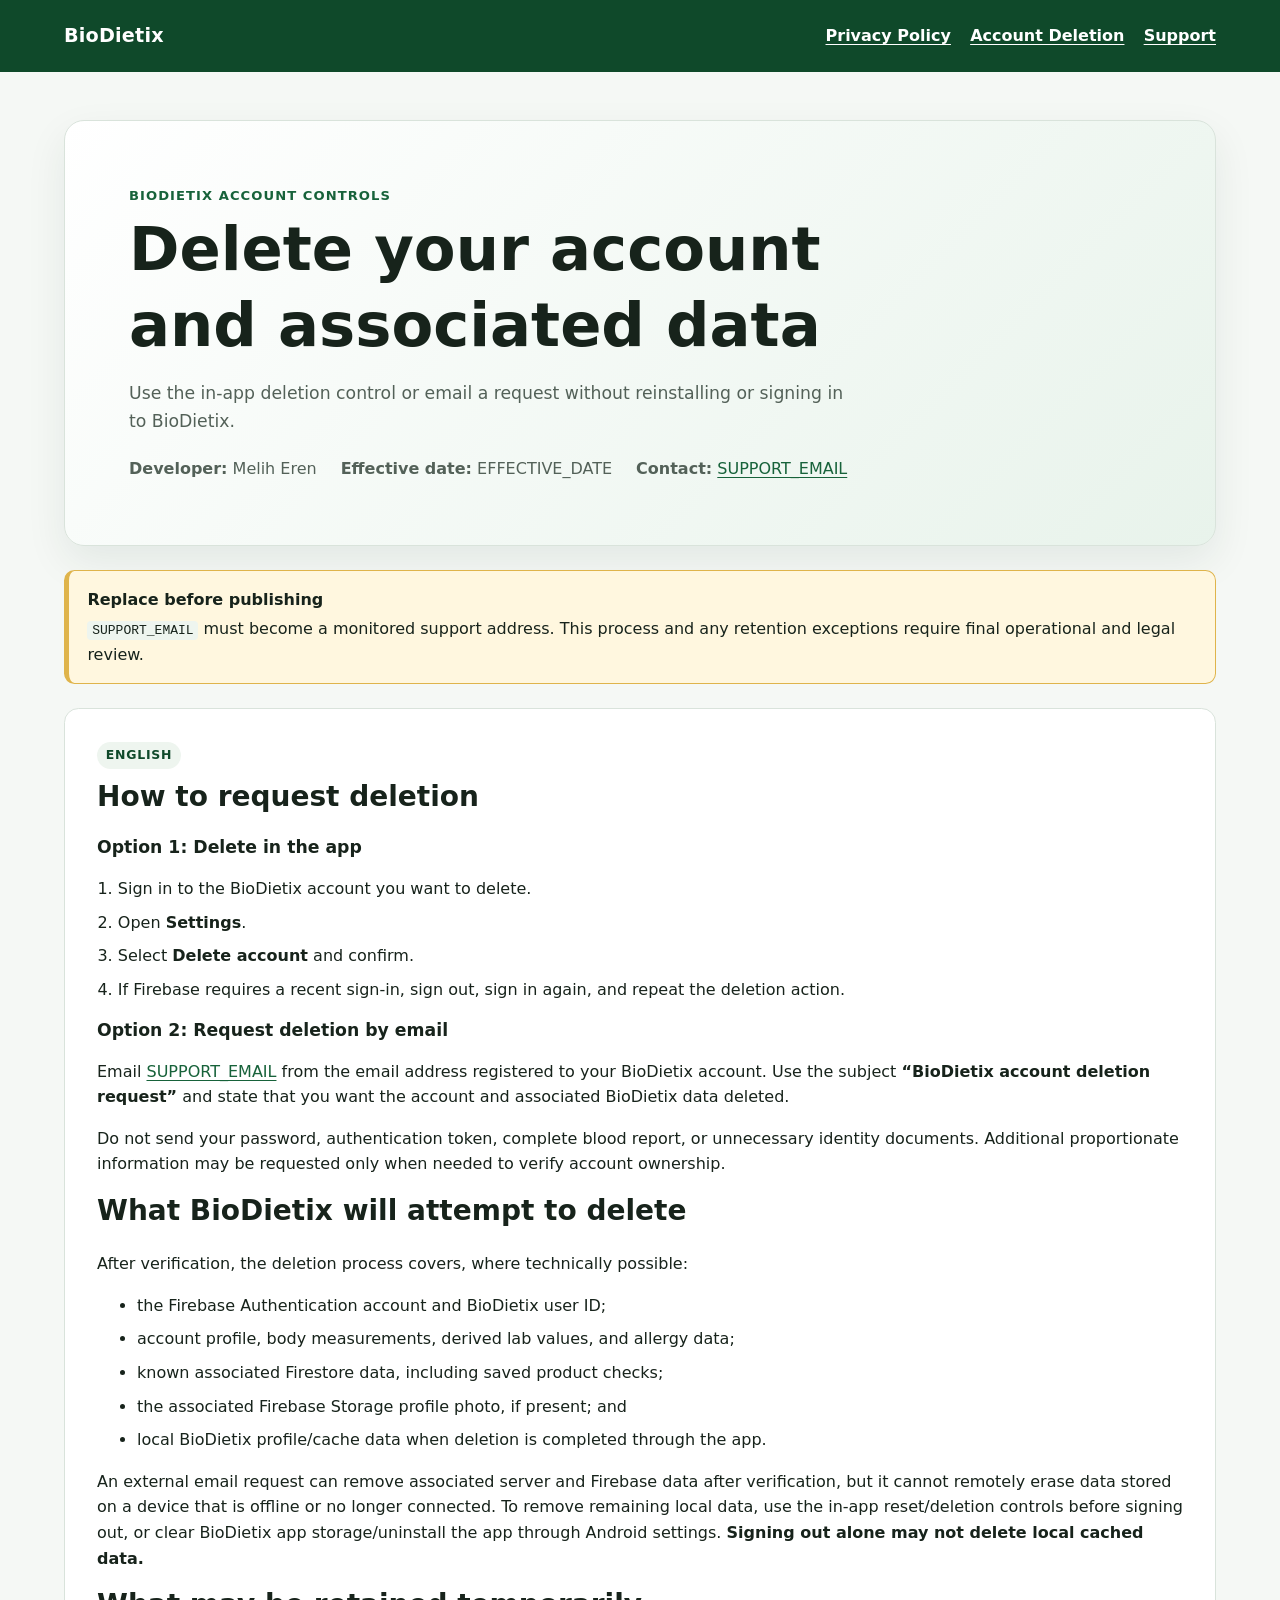
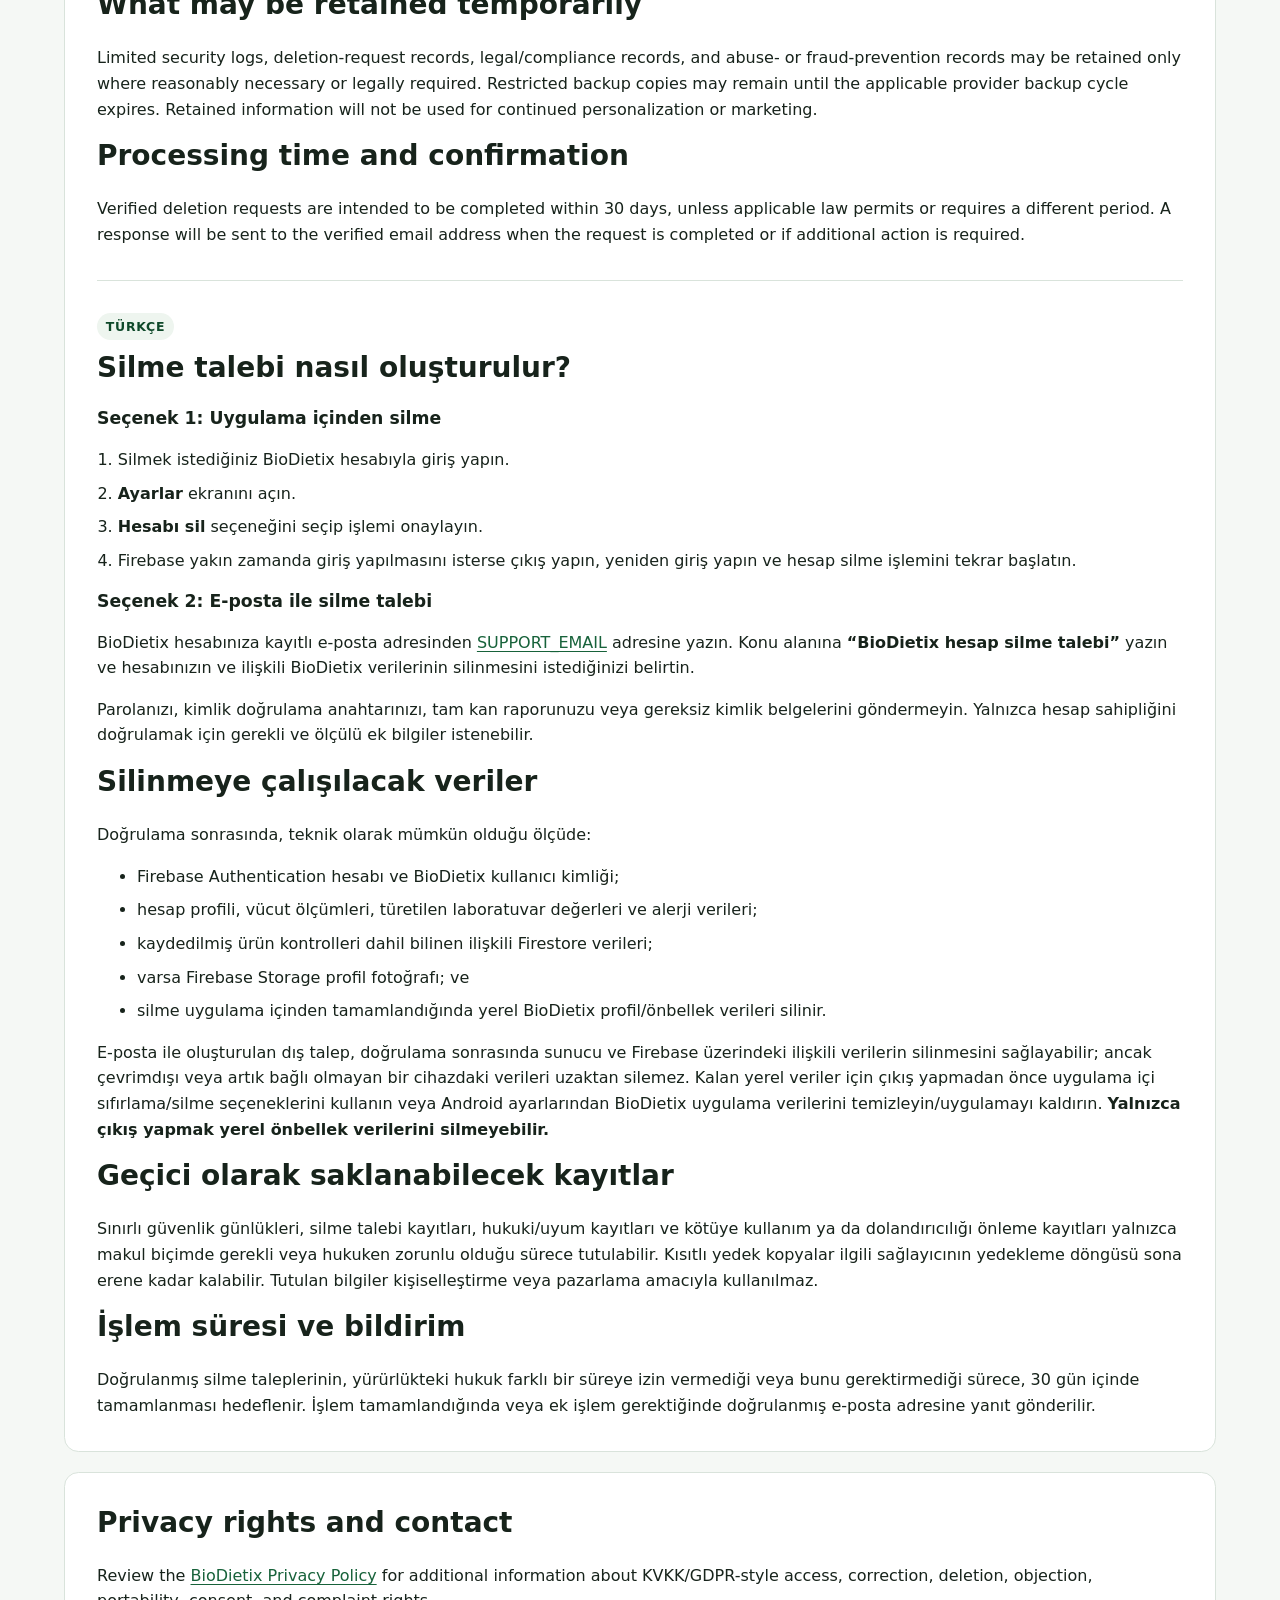
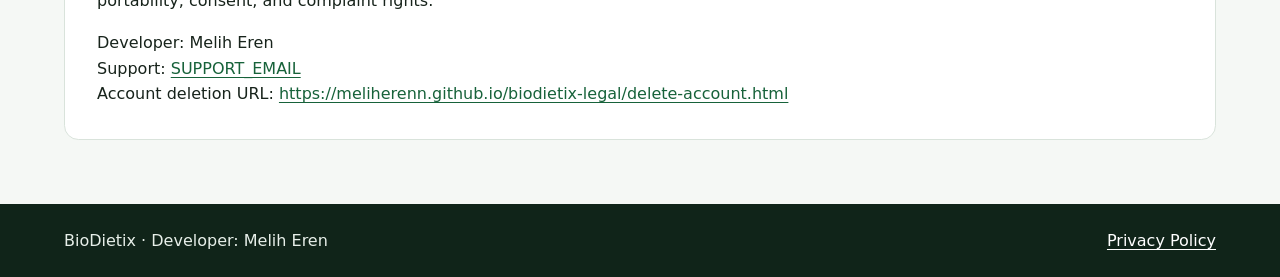
==== legal-site/delete-account.html @ fabb1eac "Add Play Store legal site and readiness docs" ====
<!doctype html>
<html lang="en">
  <head>
    <meta charset="utf-8">
    <meta name="viewport" content="width=device-width, initial-scale=1">
    <meta
      name="description"
      content="Request deletion of a BioDietix account and associated data."
    >
    <title>Account Deletion · BioDietix</title>
    <link
      rel="canonical"
      href="https://meliherenn.github.io/biodietix-legal/delete-account.html"
    >
    <link rel="stylesheet" href="styles.css">
  </head>
  <body>
    <a class="skip-link" href="#main-content">Skip to content</a>
    <header class="site-header">
      <nav class="nav" aria-label="Primary navigation">
        <a class="brand" href="index.html">BioDietix</a>
        <ul class="nav-links">
          <li><a href="privacy-policy.html">Privacy Policy</a></li>
          <li><a aria-current="page" href="delete-account.html">Account Deletion</a></li>
          <li><a href="mailto:SUPPORT_EMAIL">Support</a></li>
        </ul>
      </nav>
    </header>

    <main id="main-content" class="page">
      <header class="hero">
        <p class="eyebrow">BioDietix account controls</p>
        <h1>Delete your account and associated data</h1>
        <p class="lead">
          Use the in-app deletion control or email a request without reinstalling
          or signing in to BioDietix.
        </p>
        <div class="meta">
          <span><strong>Developer:</strong> Melih Eren</span>
          <span><strong>Effective date:</strong> EFFECTIVE_DATE</span>
          <span><strong>Contact:</strong> <a href="mailto:SUPPORT_EMAIL">SUPPORT_EMAIL</a></span>
        </div>
      </header>

      <aside class="notice" aria-label="Publication notice">
        <strong>Replace before publishing</strong>
        <code>SUPPORT_EMAIL</code> must become a monitored support address. This
        process and any retention exceptions require final operational and legal review.
      </aside>

      <section class="section">
        <div class="language-block">
          <span class="language-label">English</span>
          <h2>How to request deletion</h2>

          <h3>Option 1: Delete in the app</h3>
          <ol class="steps">
            <li>Sign in to the BioDietix account you want to delete.</li>
            <li>Open <strong>Settings</strong>.</li>
            <li>Select <strong>Delete account</strong> and confirm.</li>
            <li>
              If Firebase requires a recent sign-in, sign out, sign in again, and
              repeat the deletion action.
            </li>
          </ol>

          <h3>Option 2: Request deletion by email</h3>
          <p>
            Email <a href="mailto:SUPPORT_EMAIL?subject=BioDietix%20account%20deletion%20request">SUPPORT_EMAIL</a>
            from the email address registered to your BioDietix account. Use the
            subject <strong>“BioDietix account deletion request”</strong> and state
            that you want the account and associated BioDietix data deleted.
          </p>
          <p>
            Do not send your password, authentication token, complete blood report,
            or unnecessary identity documents. Additional proportionate information
            may be requested only when needed to verify account ownership.
          </p>

          <h2>What BioDietix will attempt to delete</h2>
          <p>After verification, the deletion process covers, where technically possible:</p>
          <ul>
            <li>the Firebase Authentication account and BioDietix user ID;</li>
            <li>account profile, body measurements, derived lab values, and allergy data;</li>
            <li>known associated Firestore data, including saved product checks;</li>
            <li>the associated Firebase Storage profile photo, if present; and</li>
            <li>local BioDietix profile/cache data when deletion is completed through the app.</li>
          </ul>
          <p>
            An external email request can remove associated server and Firebase
            data after verification, but it cannot remotely erase data stored on a
            device that is offline or no longer connected. To remove remaining local
            data, use the in-app reset/deletion controls before signing out, or clear
            BioDietix app storage/uninstall the app through Android settings.
            <strong>Signing out alone may not delete local cached data.</strong>
          </p>

          <h2>What may be retained temporarily</h2>
          <p>
            Limited security logs, deletion-request records, legal/compliance
            records, and abuse- or fraud-prevention records may be retained only
            where reasonably necessary or legally required. Restricted backup
            copies may remain until the applicable provider backup cycle expires.
            Retained information will not be used for continued personalization or marketing.
          </p>

          <h2>Processing time and confirmation</h2>
          <p>
            Verified deletion requests are intended to be completed within 30 days,
            unless applicable law permits or requires a different period. A response
            will be sent to the verified email address when the request is completed
            or if additional action is required.
          </p>
        </div>

        <div class="language-block" lang="tr">
          <span class="language-label">Türkçe</span>
          <h2>Silme talebi nasıl oluşturulur?</h2>

          <h3>Seçenek 1: Uygulama içinden silme</h3>
          <ol class="steps">
            <li>Silmek istediğiniz BioDietix hesabıyla giriş yapın.</li>
            <li><strong>Ayarlar</strong> ekranını açın.</li>
            <li><strong>Hesabı sil</strong> seçeneğini seçip işlemi onaylayın.</li>
            <li>
              Firebase yakın zamanda giriş yapılmasını isterse çıkış yapın, yeniden
              giriş yapın ve hesap silme işlemini tekrar başlatın.
            </li>
          </ol>

          <h3>Seçenek 2: E-posta ile silme talebi</h3>
          <p>
            BioDietix hesabınıza kayıtlı e-posta adresinden
            <a href="mailto:SUPPORT_EMAIL?subject=BioDietix%20hesap%20silme%20talebi">SUPPORT_EMAIL</a>
            adresine yazın. Konu alanına <strong>“BioDietix hesap silme talebi”</strong>
            yazın ve hesabınızın ve ilişkili BioDietix verilerinin silinmesini
            istediğinizi belirtin.
          </p>
          <p>
            Parolanızı, kimlik doğrulama anahtarınızı, tam kan raporunuzu veya
            gereksiz kimlik belgelerini göndermeyin. Yalnızca hesap sahipliğini
            doğrulamak için gerekli ve ölçülü ek bilgiler istenebilir.
          </p>

          <h2>Silinmeye çalışılacak veriler</h2>
          <p>Doğrulama sonrasında, teknik olarak mümkün olduğu ölçüde:</p>
          <ul>
            <li>Firebase Authentication hesabı ve BioDietix kullanıcı kimliği;</li>
            <li>hesap profili, vücut ölçümleri, türetilen laboratuvar değerleri ve alerji verileri;</li>
            <li>kaydedilmiş ürün kontrolleri dahil bilinen ilişkili Firestore verileri;</li>
            <li>varsa Firebase Storage profil fotoğrafı; ve</li>
            <li>silme uygulama içinden tamamlandığında yerel BioDietix profil/önbellek verileri silinir.</li>
          </ul>
          <p>
            E-posta ile oluşturulan dış talep, doğrulama sonrasında sunucu ve Firebase
            üzerindeki ilişkili verilerin silinmesini sağlayabilir; ancak çevrimdışı
            veya artık bağlı olmayan bir cihazdaki verileri uzaktan silemez. Kalan
            yerel veriler için çıkış yapmadan önce uygulama içi sıfırlama/silme
            seçeneklerini kullanın veya Android ayarlarından BioDietix uygulama
            verilerini temizleyin/uygulamayı kaldırın.
            <strong>Yalnızca çıkış yapmak yerel önbellek verilerini silmeyebilir.</strong>
          </p>

          <h2>Geçici olarak saklanabilecek kayıtlar</h2>
          <p>
            Sınırlı güvenlik günlükleri, silme talebi kayıtları, hukuki/uyum kayıtları
            ve kötüye kullanım ya da dolandırıcılığı önleme kayıtları yalnızca makul
            biçimde gerekli veya hukuken zorunlu olduğu sürece tutulabilir. Kısıtlı
            yedek kopyalar ilgili sağlayıcının yedekleme döngüsü sona erene kadar
            kalabilir. Tutulan bilgiler kişiselleştirme veya pazarlama amacıyla kullanılmaz.
          </p>

          <h2>İşlem süresi ve bildirim</h2>
          <p>
            Doğrulanmış silme taleplerinin, yürürlükteki hukuk farklı bir süreye izin
            vermediği veya bunu gerektirmediği sürece, 30 gün içinde tamamlanması
            hedeflenir. İşlem tamamlandığında veya ek işlem gerektiğinde doğrulanmış
            e-posta adresine yanıt gönderilir.
          </p>
        </div>
      </section>

      <section class="section" aria-labelledby="privacy-link">
        <h2 id="privacy-link">Privacy rights and contact</h2>
        <p>
          Review the <a href="https://meliherenn.github.io/biodietix-legal/privacy-policy.html">BioDietix Privacy Policy</a>
          for additional information about KVKK/GDPR-style access, correction,
          deletion, objection, portability, consent, and complaint rights.
        </p>
        <p>
          Developer: Melih Eren<br>
          Support: <a href="mailto:SUPPORT_EMAIL">SUPPORT_EMAIL</a><br>
          Account deletion URL:
          <a href="https://meliherenn.github.io/biodietix-legal/delete-account.html">https://meliherenn.github.io/biodietix-legal/delete-account.html</a>
        </p>
      </section>
    </main>

    <footer class="site-footer">
      <div class="footer-inner">
        <p>BioDietix · Developer: Melih Eren</p>
        <p><a href="privacy-policy.html">Privacy Policy</a></p>
      </div>
    </footer>
  </body>
</html>
---- legal-site/styles.css ----
:root {
  color-scheme: light;
  --background: #f5f8f5;
  --surface: #ffffff;
  --surface-soft: #eef5ef;
  --text: #17231b;
  --muted: #536158;
  --line: #d9e3db;
  --brand: #17623a;
  --brand-dark: #0f492a;
  --warning-bg: #fff7df;
  --warning-line: #dfb44b;
  --max-width: 72rem;
  font-family:
    Inter, ui-sans-serif, system-ui, -apple-system, BlinkMacSystemFont, "Segoe UI",
    sans-serif;
  font-synthesis: none;
  line-height: 1.6;
}

* {
  box-sizing: border-box;
}

html {
  scroll-behavior: smooth;
}

body {
  min-width: 20rem;
  margin: 0;
  color: var(--text);
  background: var(--background);
}

a {
  color: var(--brand);
  text-underline-offset: 0.18em;
}

a:hover {
  color: var(--brand-dark);
}

a:focus-visible,
button:focus-visible {
  outline: 0.2rem solid #226da5;
  outline-offset: 0.2rem;
}

.skip-link {
  position: absolute;
  top: 0.5rem;
  left: -100rem;
  z-index: 10;
  padding: 0.65rem 0.85rem;
  color: #ffffff;
  background: var(--brand-dark);
  border-radius: 0.4rem;
}

.skip-link:focus {
  left: 0.5rem;
}

.site-header {
  color: #ffffff;
  background: var(--brand-dark);
}

.nav,
.page,
.footer-inner {
  width: min(calc(100% - 2rem), var(--max-width));
  margin-inline: auto;
}

.nav {
  display: flex;
  align-items: center;
  justify-content: space-between;
  gap: 1.25rem;
  min-height: 4.5rem;
}

.brand {
  color: #ffffff;
  font-size: 1.2rem;
  font-weight: 800;
  letter-spacing: 0.01em;
  text-decoration: none;
}

.nav-links {
  display: flex;
  flex-wrap: wrap;
  gap: 0.85rem 1.2rem;
  margin: 0;
  padding: 0;
  list-style: none;
}

.nav-links a {
  color: #ffffff;
  font-weight: 650;
}

.page {
  padding-block: 3rem 4rem;
}

.hero {
  padding: clamp(2rem, 5vw, 4.5rem);
  background: linear-gradient(135deg, #ffffff 0%, #e8f3eb 100%);
  border: 1px solid var(--line);
  border-radius: 1.25rem;
  box-shadow: 0 1rem 2.5rem rgb(18 57 33 / 8%);
}

.eyebrow {
  margin: 0 0 0.4rem;
  color: var(--brand);
  font-size: 0.82rem;
  font-weight: 800;
  letter-spacing: 0.08em;
  text-transform: uppercase;
}

h1,
h2,
h3 {
  line-height: 1.25;
  text-wrap: balance;
}

h1 {
  max-width: 18ch;
  margin: 0;
  font-size: clamp(2rem, 6vw, 3.8rem);
}

h2 {
  margin-top: 0;
  font-size: clamp(1.35rem, 3vw, 1.75rem);
}

h3 {
  font-size: 1.08rem;
}

.lead {
  max-width: 66ch;
  margin: 1rem 0 0;
  color: var(--muted);
  font-size: 1.08rem;
}

.meta {
  display: flex;
  flex-wrap: wrap;
  gap: 0.5rem 1.5rem;
  margin: 1.25rem 0 0;
  color: var(--muted);
}

.notice {
  margin: 1.5rem 0;
  padding: 1rem 1.15rem;
  background: var(--warning-bg);
  border: 1px solid var(--warning-line);
  border-left-width: 0.35rem;
  border-radius: 0.65rem;
}

.notice strong {
  display: block;
  margin-bottom: 0.2rem;
}

.grid {
  display: grid;
  grid-template-columns: repeat(3, minmax(0, 1fr));
  gap: 1rem;
  margin-top: 1.5rem;
}

.card,
.section {
  background: var(--surface);
  border: 1px solid var(--line);
  border-radius: 0.9rem;
}

.card {
  display: flex;
  flex-direction: column;
  padding: 1.35rem;
}

.card p {
  flex: 1;
  color: var(--muted);
}

.card-link {
  font-weight: 750;
}

.section {
  margin-top: 1.25rem;
  padding: clamp(1.25rem, 3vw, 2rem);
}

.section p:last-child,
.section ul:last-child,
.section ol:last-child {
  margin-bottom: 0;
}

.section li + li {
  margin-top: 0.5rem;
}

.section[id] {
  scroll-margin-top: 1rem;
}

.table-wrap {
  overflow-x: auto;
  margin-block: 1rem;
}

table {
  width: 100%;
  min-width: 44rem;
  border-collapse: collapse;
}

th,
td {
  padding: 0.8rem;
  text-align: left;
  vertical-align: top;
  border: 1px solid var(--line);
}

th {
  background: var(--surface-soft);
}

.steps {
  padding-left: 1.3rem;
}

.language-block + .language-block {
  margin-top: 2rem;
  padding-top: 2rem;
  border-top: 1px solid var(--line);
}

.language-label {
  display: inline-block;
  margin-bottom: 0.65rem;
  padding: 0.2rem 0.55rem;
  color: var(--brand-dark);
  font-size: 0.78rem;
  font-weight: 800;
  letter-spacing: 0.06em;
  text-transform: uppercase;
  background: var(--surface-soft);
  border-radius: 999px;
}

.site-footer {
  color: #e7efe9;
  background: #102419;
}

.footer-inner {
  display: flex;
  flex-wrap: wrap;
  justify-content: space-between;
  gap: 0.75rem 2rem;
  padding-block: 1.5rem;
}

.footer-inner p {
  margin: 0;
}

.site-footer a {
  color: #ffffff;
}

.muted {
  color: var(--muted);
}

code {
  padding: 0.1rem 0.3rem;
  background: var(--surface-soft);
  border-radius: 0.25rem;
}

@media (max-width: 48rem) {
  .nav {
    align-items: flex-start;
    flex-direction: column;
    padding-block: 1rem;
  }

  .grid {
    grid-template-columns: 1fr;
  }

  .page {
    padding-top: 1.5rem;
  }
}

@media (prefers-reduced-motion: reduce) {
  html {
    scroll-behavior: auto;
  }
}
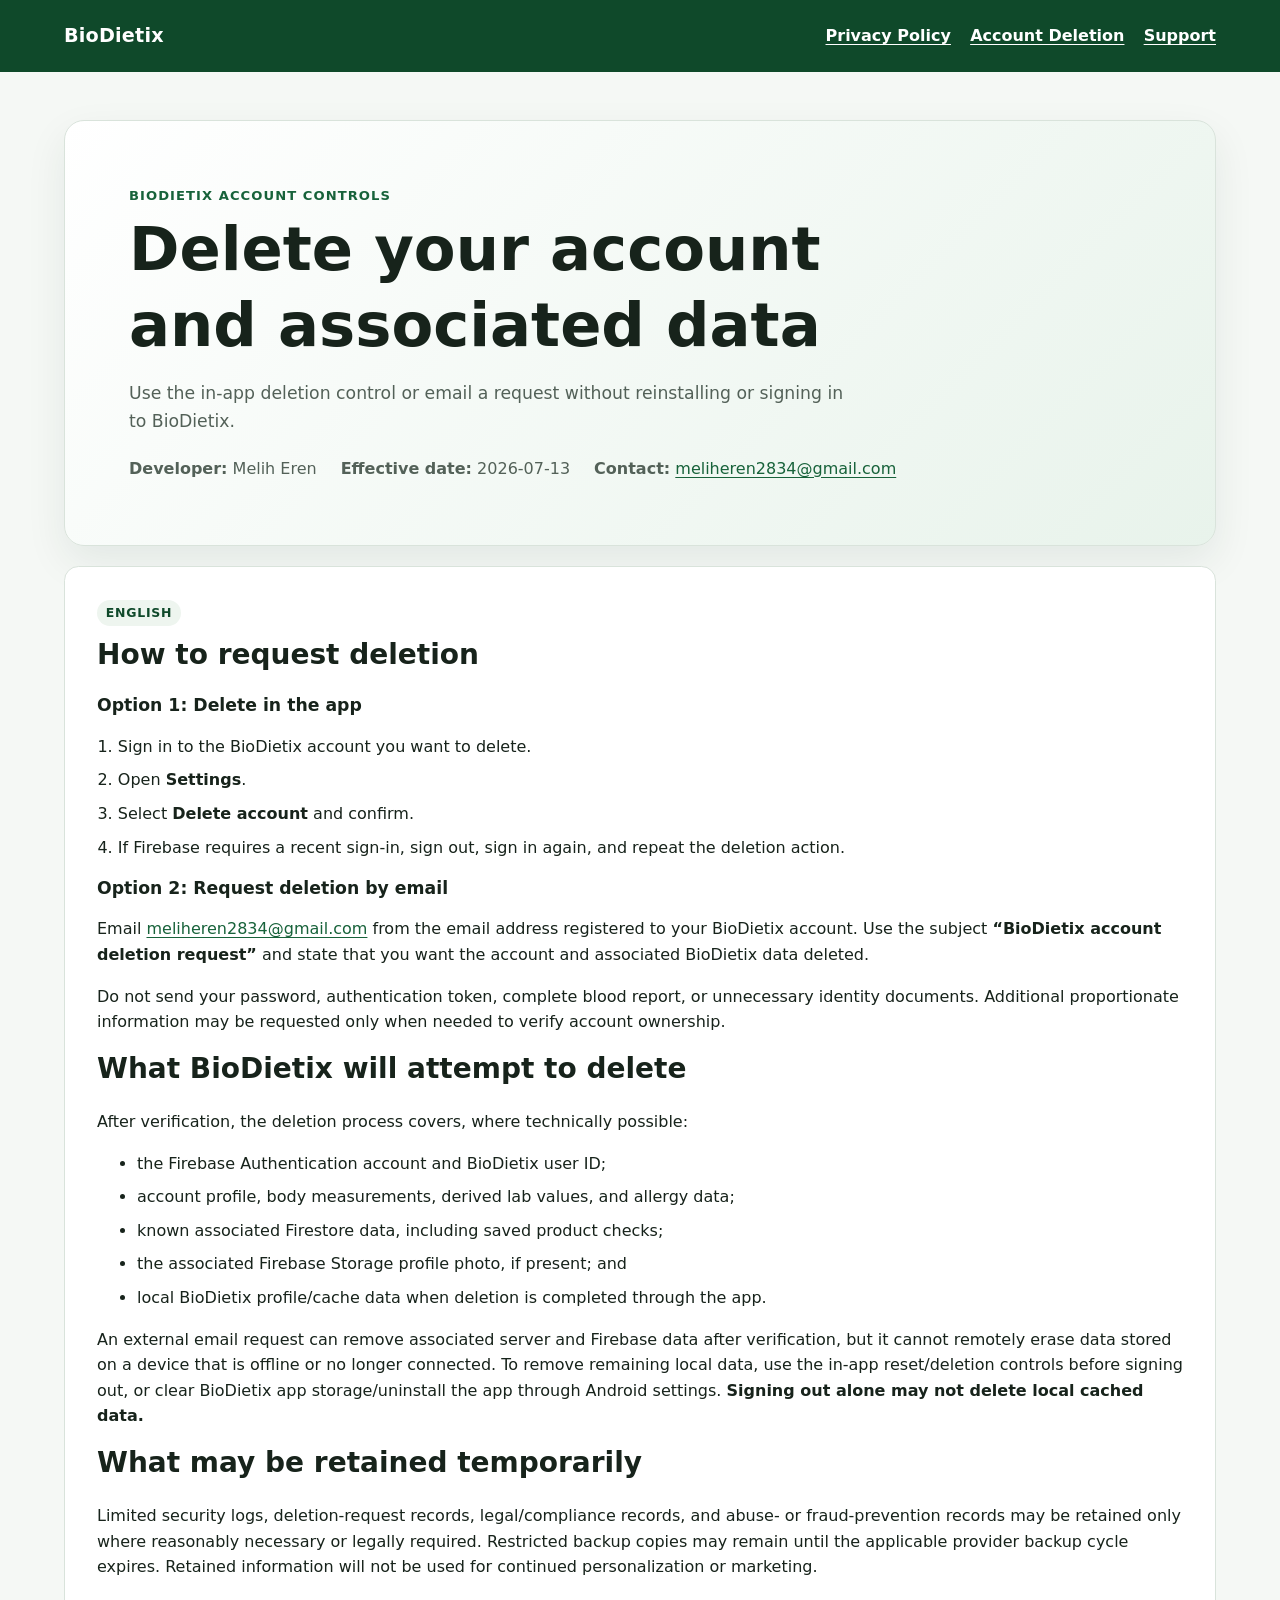
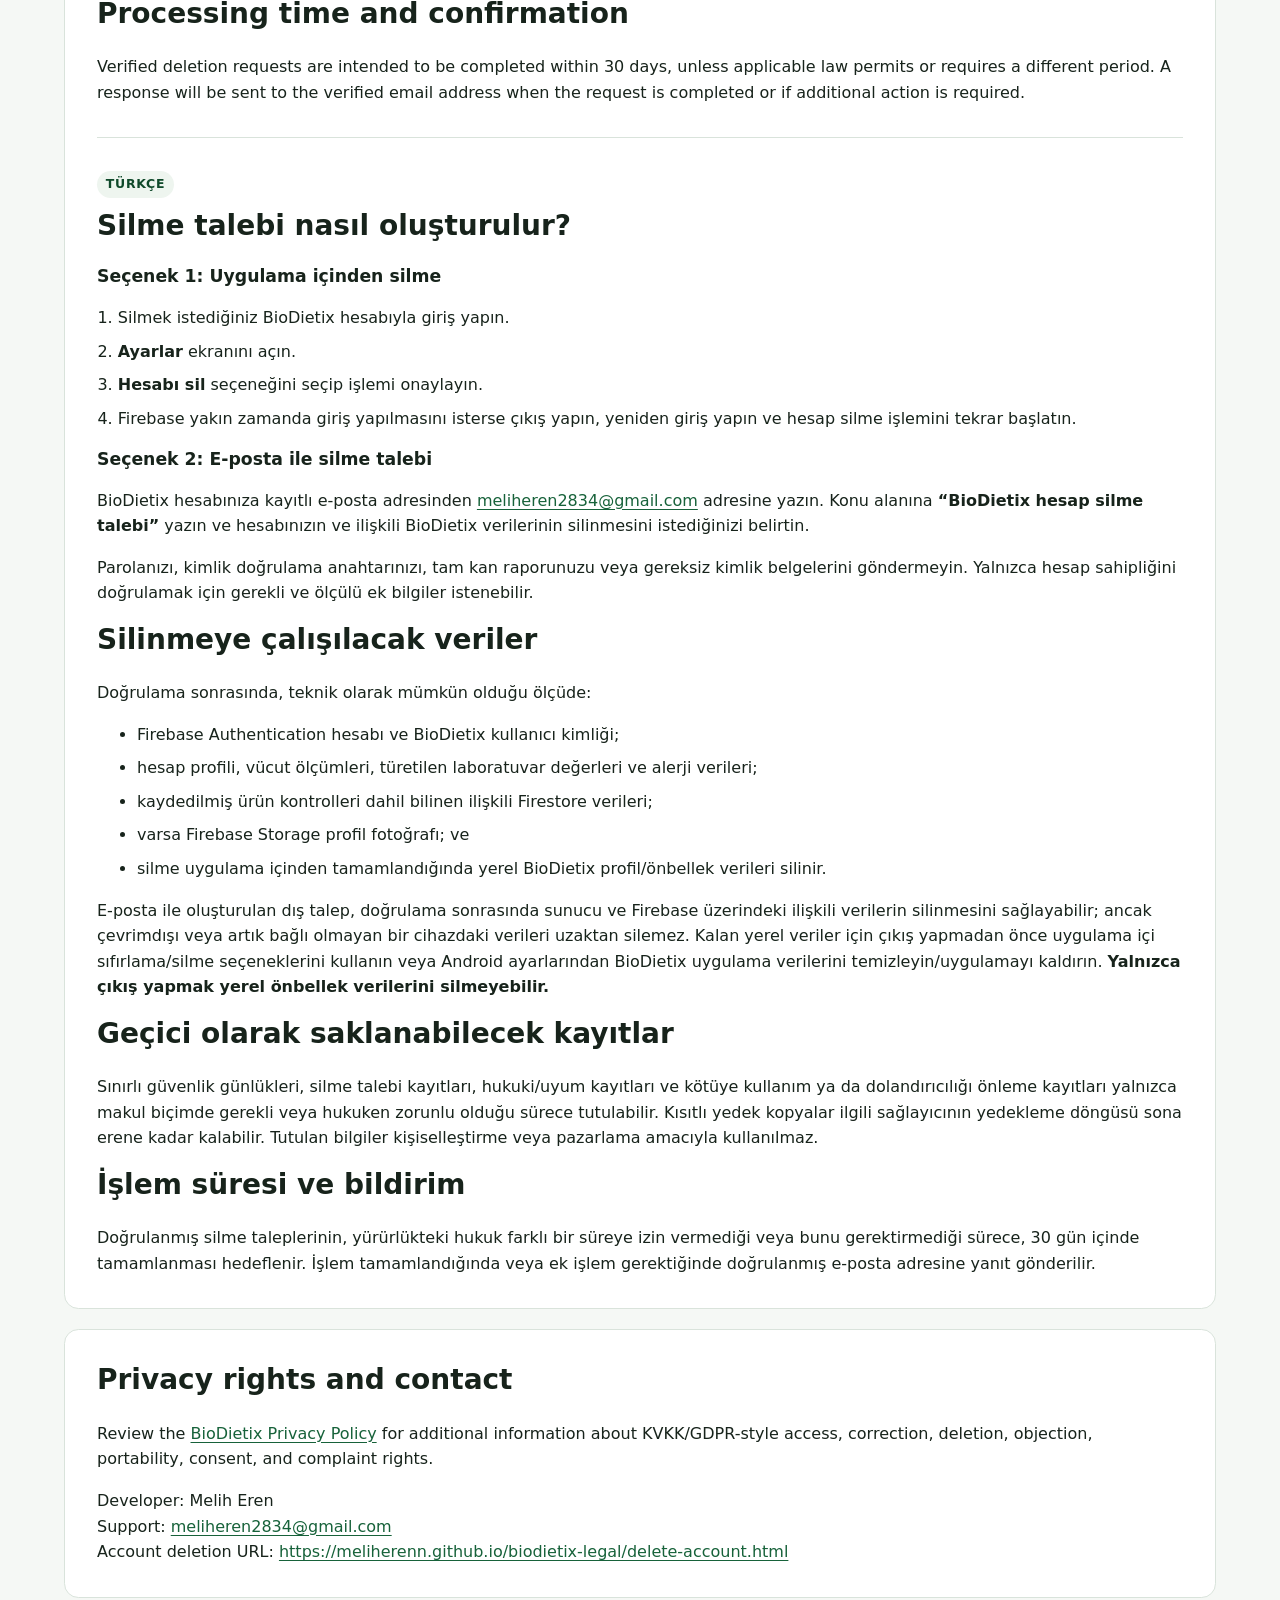
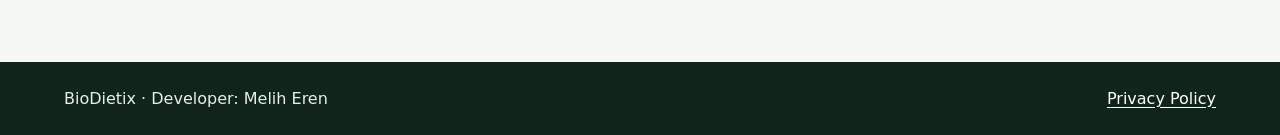
==== commit b4baa226: "Localize health summaries and prepare Play update" ====
--- a/legal-site/delete-account.html
+++ b/legal-site/delete-account.html
@@ -22,7 +22,7 @@
         <ul class="nav-links">
           <li><a href="privacy-policy.html">Privacy Policy</a></li>
           <li><a aria-current="page" href="delete-account.html">Account Deletion</a></li>
-          <li><a href="mailto:SUPPORT_EMAIL">Support</a></li>
+          <li><a href="mailto:meliheren2834@gmail.com">Support</a></li>
         </ul>
       </nav>
     </header>
@@ -37,16 +37,10 @@
         </p>
         <div class="meta">
           <span><strong>Developer:</strong> Melih Eren</span>
-          <span><strong>Effective date:</strong> EFFECTIVE_DATE</span>
-          <span><strong>Contact:</strong> <a href="mailto:SUPPORT_EMAIL">SUPPORT_EMAIL</a></span>
+          <span><strong>Effective date:</strong> 2026-07-13</span>
+          <span><strong>Contact:</strong> <a href="mailto:meliheren2834@gmail.com">meliheren2834@gmail.com</a></span>
         </div>
       </header>
-
-      <aside class="notice" aria-label="Publication notice">
-        <strong>Replace before publishing</strong>
-        <code>SUPPORT_EMAIL</code> must become a monitored support address. This
-        process and any retention exceptions require final operational and legal review.
-      </aside>
 
       <section class="section">
         <div class="language-block">
@@ -66,7 +60,7 @@
 
           <h3>Option 2: Request deletion by email</h3>
           <p>
-            Email <a href="mailto:SUPPORT_EMAIL?subject=BioDietix%20account%20deletion%20request">SUPPORT_EMAIL</a>
+            Email <a href="mailto:meliheren2834@gmail.com?subject=BioDietix%20account%20deletion%20request">meliheren2834@gmail.com</a>
             from the email address registered to your BioDietix account. Use the
             subject <strong>“BioDietix account deletion request”</strong> and state
             that you want the account and associated BioDietix data deleted.
@@ -131,7 +125,7 @@
           <h3>Seçenek 2: E-posta ile silme talebi</h3>
           <p>
             BioDietix hesabınıza kayıtlı e-posta adresinden
-            <a href="mailto:SUPPORT_EMAIL?subject=BioDietix%20hesap%20silme%20talebi">SUPPORT_EMAIL</a>
+            <a href="mailto:meliheren2834@gmail.com?subject=BioDietix%20hesap%20silme%20talebi">meliheren2834@gmail.com</a>
             adresine yazın. Konu alanına <strong>“BioDietix hesap silme talebi”</strong>
             yazın ve hesabınızın ve ilişkili BioDietix verilerinin silinmesini
             istediğinizi belirtin.
@@ -189,7 +183,7 @@
         </p>
         <p>
           Developer: Melih Eren<br>
-          Support: <a href="mailto:SUPPORT_EMAIL">SUPPORT_EMAIL</a><br>
+          Support: <a href="mailto:meliheren2834@gmail.com">meliheren2834@gmail.com</a><br>
           Account deletion URL:
           <a href="https://meliherenn.github.io/biodietix-legal/delete-account.html">https://meliherenn.github.io/biodietix-legal/delete-account.html</a>
         </p>
